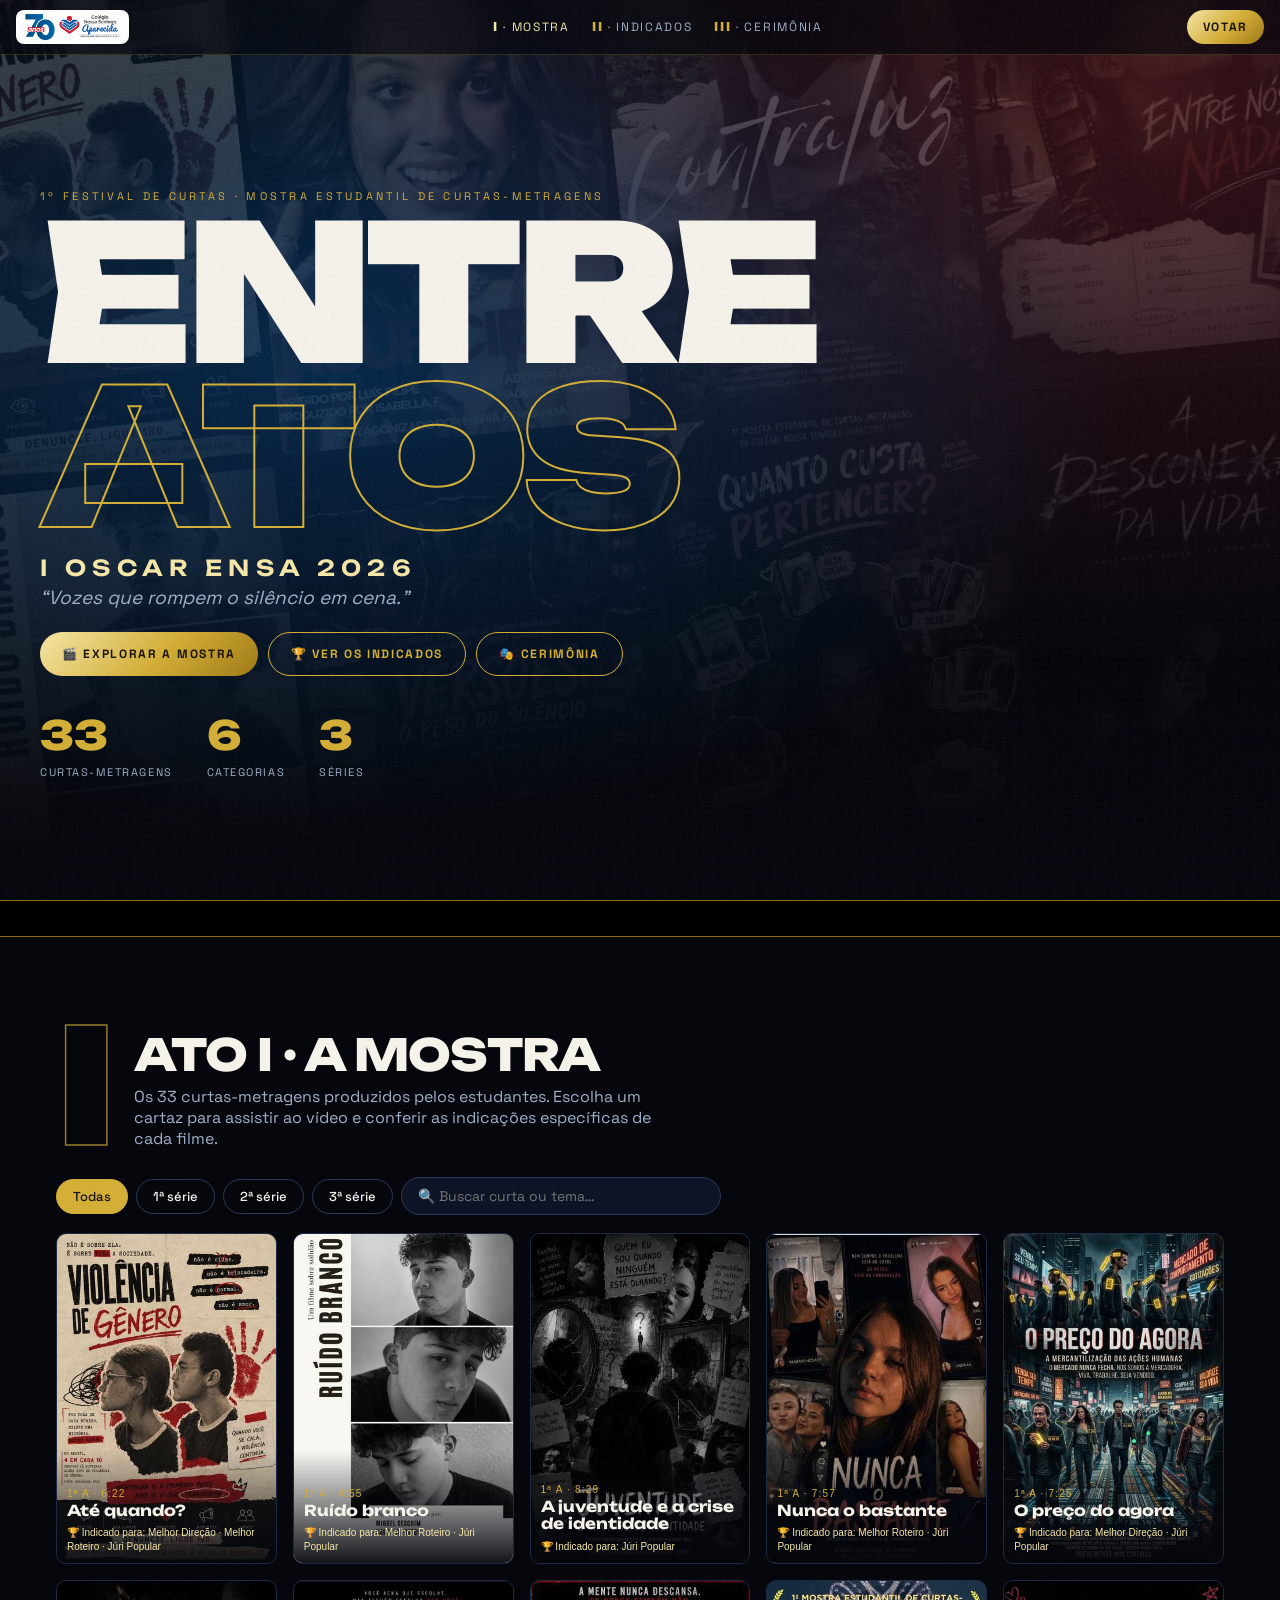
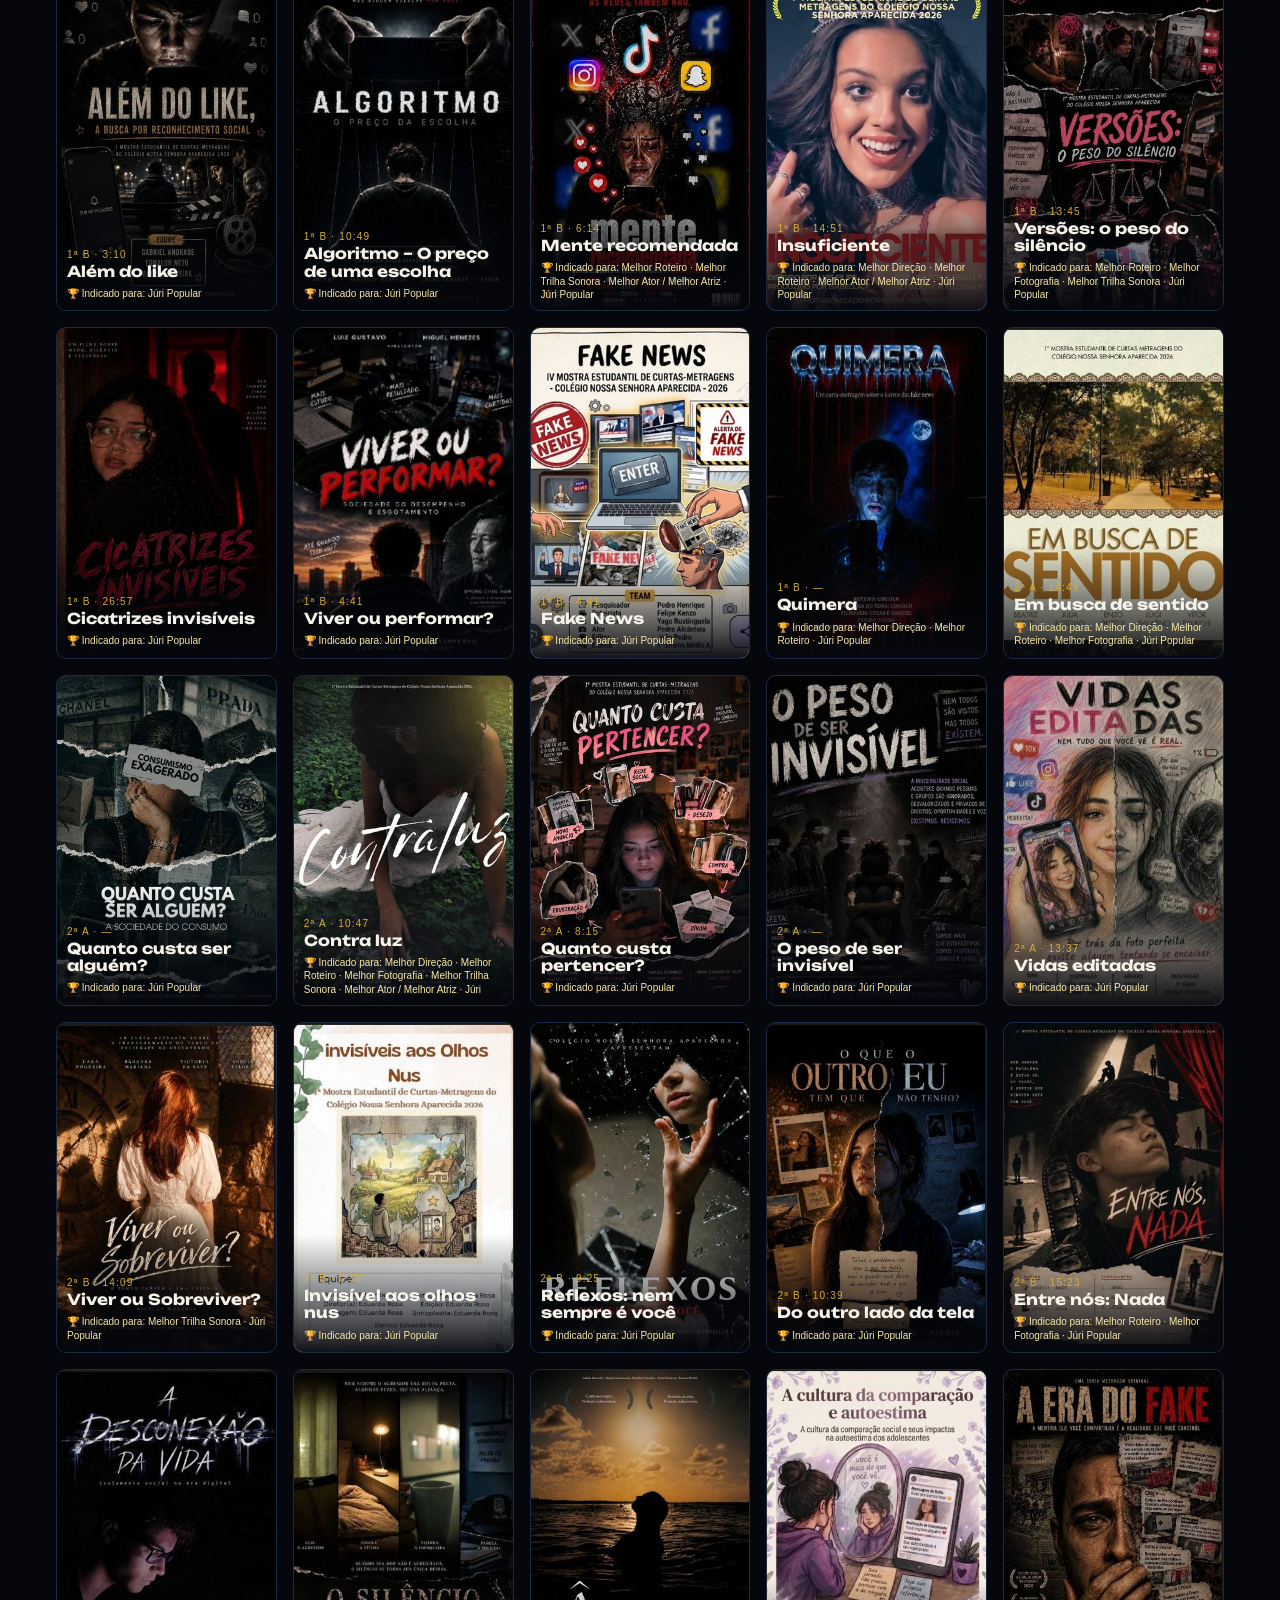
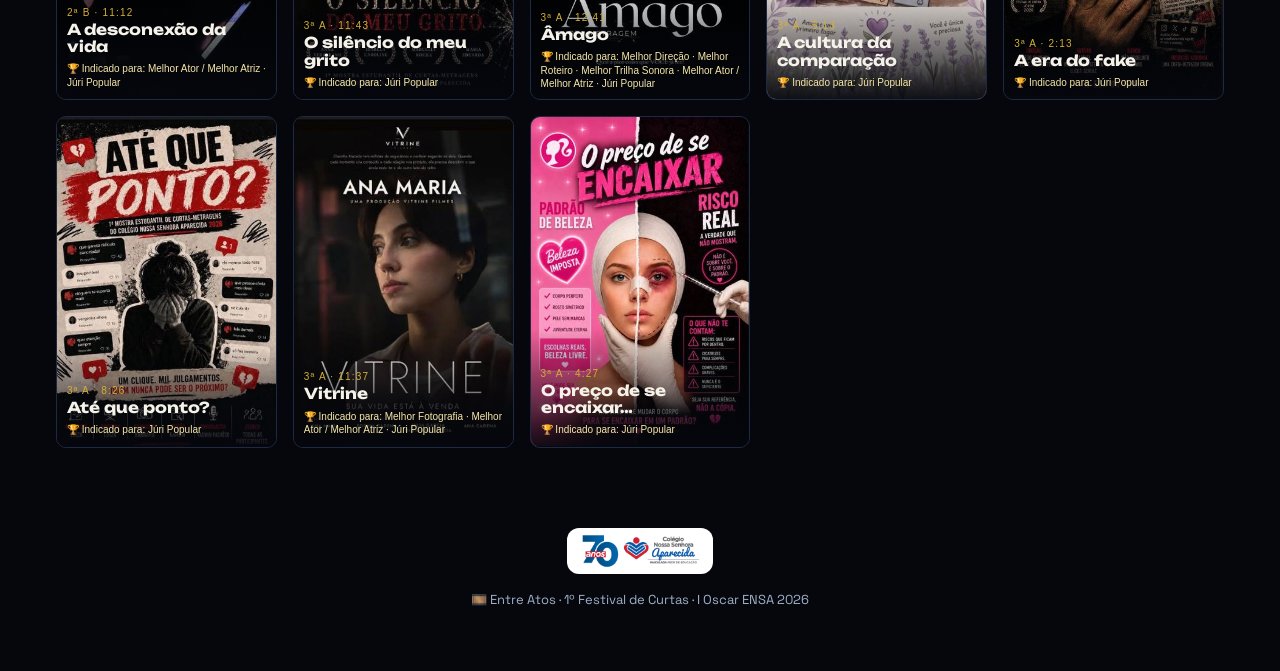
==== I_Mostra.html @ 391a07d2 "Subindo estrutura inicial do projeto" ====
<!DOCTYPE html>
<html lang="pt-BR">
<head>
  <meta charset="utf-8">
  <meta name="viewport" content="width=device-width, initial-scale=1, viewport-fit=cover">
  <meta name="theme-color" content="#05070d">
  <meta name="description" content="Entre Atos · I Oscar ENSA 2026 — Mostra Estudantil de Curtas-Metragens.">
  <link rel="preconnect" href="https://fonts.googleapis.com">
  <link rel="preconnect" href="https://fonts.gstatic.com" crossorigin>
  <link href="https://fonts.googleapis.com/css2?family=Unbounded:wght@500;700;800;900&family=Space+Grotesk:wght@400;500;700&display=swap" rel="stylesheet">
  <link rel="stylesheet" href="style.css">
  <title>Entre Atos · I Oscar ENSA 2026</title>
</head>
<body data-page="mostra">
<nav class="nav">
  <a class="lg" href="I_Mostra.html" aria-label="Entre Atos - início"><img src="assets/logo.png" alt="Colégio Nossa Senhora Aparecida"></a>
  <div class="nl">
    <a href="I_Mostra.html" class="active"><b>I</b><span> · Mostra</span></a>
    <a href="II_Indicados.html" class=""><b>II</b><span> · Indicados</span></a>
    <a href="III_Cerimonia.html" class=""><b>III</b><span> · Cerimônia</span></a>
  </div>
  <a class="btn g sm" data-vote href="https://docs.google.com/forms/d/e/1FAIpQLSeQ3g8DbniPOikSQEBfi3-MFi8w9YhtvsVWeGaP23VTjQNOIw/viewform?usp=header" target="_blank" rel="noopener">Votar</a>
</nav>
<header class="hero" id="top">
  <div class="mos" id="mos"></div>
  <div class="hc">
    <p class="k">1º Festival de Curtas · Mostra Estudantil de Curtas-Metragens</p>
    <h1><span>Entre</span><span class="ol">Atos</span></h1>
    <p class="ed">I OSCAR ENSA 2026</p>
    <p class="tema">“Vozes que rompem o silêncio em cena.”</p>
    <div class="cta"><a class="btn g" href="#mostra">🎬 Explorar a Mostra</a>
<a class="btn o" href="II_Indicados.html">🏆 Ver os indicados</a>
<a class="btn o" href="III_Cerimonia.html">🎭 Cerimônia</a></div>
    <div class="st"><div><b>33</b><span>curtas-metragens</span></div><div><b>6</b><span>categorias</span></div><div><b>3</b><span>séries</span></div></div>
  </div>
</header>
<div class="mq"><span>✦ ATO I · A MOSTRA ✦ ATO II · OS INDICADOS ✦ ATO III · A CERIMÔNIA ✦ ENTRE ATOS 2026 ✦ I OSCAR ENSA ✦ AND THE WINNER IS… ✦</span></div>
<main>
<section id="mostra">
  <div class="sh rv"><span class="num">I</span><div><h2>Ato I · A Mostra</h2><p>Os 33 curtas-metragens produzidos pelos estudantes. Escolha um cartaz para assistir ao vídeo e conferir as indicações específicas de cada filme.</p></div></div>
  <div class="fl" id="fl"><input id="q" type="search" placeholder="🔍 Buscar curta ou tema…" autocomplete="off"></div>
  <div class="tg" id="tg"></div>
</section>
</main>
<footer><span class="logo"><img src="assets/logo.png" alt="Colégio Nossa Senhora Aparecida"></span><p>🎞️ Entre Atos · 1º Festival de Curtas · I Oscar ENSA 2026</p></footer>
<div id="dw"></div>
<div id="cer"><button class="btn o cx" type="button" onclick="closeCeremony()">✕ SAIR</button><div id="cs"></div></div>
<script src="apuracao.js"></script>
<script src="script.js"></script>
</body>
</html>
---- style.css ----
:root{--ink:#05070d;--navy:#0b1b33;--blue:#0b5aa8;--red:#e63946;--gold:#d4af37;--gold2:#8a6a14;--gl:#f6e7a8;--tx:#f5f2ea;--mu:#9fb0c8;--card:#0c1426;box-sizing:border-box;padding-top:env(safe-area-inset-top,0px);padding-bottom:env(safe-area-inset-bottom,0px)}
*{box-sizing:border-box}html{scroll-behavior:smooth;color-scheme:dark;scroll-padding-top:72px}
body{margin:0;background:var(--ink);color:var(--tx);font-family:'Space Grotesk',system-ui,sans-serif;overflow-x:hidden}
body:after{content:"";position:fixed;inset:0;pointer-events:none;z-index:200;opacity:.06;background-image:url("data:image/svg+xml,%3Csvg xmlns='http://www.w3.org/2000/svg' width='160' height='160'%3E%3Cfilter id='n'%3E%3CfeTurbulence baseFrequency='.9' numOctaves='2'/%3E%3C/filter%3E%3Crect width='160' height='160' filter='url(%23n)'/%3E%3C/svg%3E")}
.btn{display:inline-flex;align-items:center;gap:6px;border:0;border-radius:999px;padding:13px 22px;font:700 12px 'Space Grotesk',sans-serif;letter-spacing:.14em;text-transform:uppercase;cursor:pointer;text-decoration:none;transition:.25s}
.g{background:linear-gradient(135deg,#f6e7a8,#d4af37 55%,#a07a16);color:#1a1204}.o{background:transparent;border:1px solid var(--gold);color:var(--gold)}.btn:hover{transform:translateY(-2px);filter:brightness(1.12)}.sm{padding:9px 16px}
.nav{position:fixed;top:0;left:0;right:0;z-index:50;display:flex;align-items:center;justify-content:space-between;gap:12px;padding:10px 16px;padding-top:calc(10px + env(safe-area-inset-top,0px));background:rgba(5,7,13,.65);backdrop-filter:blur(14px);border-bottom:1px solid rgba(212,175,55,.2)}
.lg img{height:34px;background:#fff;border-radius:8px;padding:3px 8px;display:block}
.nl{display:flex;gap:22px}.nl a{color:var(--mu);text-decoration:none;font-size:12px;letter-spacing:.14em;text-transform:uppercase;transition:.2s}.nl a:hover{color:var(--gl)}.nl b{font-family:Unbounded,sans-serif;color:var(--gold)}
@media(max-width:700px){.nl span{display:none}.nl{gap:16px}.nl a{font-size:15px}}
.hero{position:relative;min-height:100svh;display:flex;align-items:center;overflow:hidden;padding:96px 16px 40px}
.mos{position:absolute;inset:-12% -6%;display:grid;grid-template-columns:repeat(4,1fr);gap:10px;transform:rotate(-6deg);opacity:.3;filter:grayscale(.55) contrast(1.1)}
.mos div{display:flex;flex-direction:column;gap:10px}.mos div:nth-child(odd){animation:m1 40s ease-in-out infinite alternate}.mos div:nth-child(even){animation:m2 46s ease-in-out infinite alternate}.mos img{width:100%;aspect-ratio:2/3;object-fit:cover;border-radius:6px}
@keyframes m1{to{transform:translateY(-35%)}}@keyframes m2{from{transform:translateY(-35%)}}
.hero:before{content:"";position:absolute;inset:0;z-index:1;background:radial-gradient(ellipse at 25% 40%,rgba(11,90,168,.4),transparent 60%),radial-gradient(ellipse at 90% 10%,rgba(230,57,70,.22),transparent 50%),linear-gradient(180deg,rgba(5,7,13,.1),var(--ink) 96%)}
.hc{position:relative;z-index:2;max-width:1200px;margin:0 auto;width:100%}
.k{font-size:11px;letter-spacing:.3em;text-transform:uppercase;color:var(--gold);margin:14px 0 0}
.hc h1{margin:8px 0 0;font:900 clamp(54px,15vw,190px)/.86 Unbounded,sans-serif;letter-spacing:-.05em;text-transform:uppercase}.hc h1 span{display:block}.hc h1 .ol{color:transparent;-webkit-text-stroke:2px var(--gold);transition:.5s}.hc h1:hover .ol{color:var(--gold)}
.ed{font:600 clamp(13px,2.2vw,22px) Unbounded,sans-serif;letter-spacing:.28em;color:var(--gl);margin:16px 0 4px}.tema{font-style:italic;color:var(--mu);font-size:clamp(15px,2vw,19px);margin:0 0 22px}
.cta{display:flex;gap:10px;flex-wrap:wrap}.st{display:flex;gap:34px;margin-top:34px;flex-wrap:wrap}.st b{display:block;font:800 clamp(26px,4vw,40px) Unbounded,sans-serif;color:var(--gold)}.st span{font-size:11px;letter-spacing:.14em;color:var(--mu);text-transform:uppercase}
.mq{overflow:hidden;white-space:nowrap;background:#000;border-block:1px solid var(--gold2);padding:10px 0;color:var(--gold);font:600 12px Unbounded,sans-serif;letter-spacing:.3em}.mq span{display:inline-block;padding-left:100%;animation:mq 32s linear infinite}@keyframes mq{to{transform:translateX(-100%)}}
section{max-width:1200px;margin:0 auto;padding:84px 16px 10px;position:relative}
.sh{display:flex;align-items:flex-end;gap:18px;margin-bottom:28px;flex-wrap:wrap}.num{font:900 clamp(72px,16vw,160px)/.8 Unbounded,sans-serif;color:transparent;-webkit-text-stroke:1.5px rgba(212,175,55,.7)}
.sh h2{margin:0;font:800 clamp(22px,4.2vw,44px)/1.05 Unbounded,sans-serif;text-transform:uppercase;letter-spacing:-.02em}.sh p{margin:8px 0 0;color:var(--mu);max-width:540px}
.fl{display:flex;gap:8px;flex-wrap:wrap;margin-bottom:18px;align-items:center}.fl button{background:transparent;color:var(--tx);border:1px solid #2a3957;border-radius:999px;padding:8px 16px;font:500 13px 'Space Grotesk',sans-serif;cursor:pointer;transition:.2s}.fl button.on,.fl button:hover{background:var(--gold);color:#1a1204;border-color:var(--gold)}
.fl input{flex:1;min-width:180px;max-width:320px;background:#0c1426;border:1px solid #2a3957;border-radius:999px;padding:9px 16px;color:var(--tx);font:14px 'Space Grotesk',sans-serif}
.tg{display:grid;grid-template-columns:repeat(auto-fill,minmax(150px,1fr));gap:12px}@media(min-width:700px){.tg{grid-template-columns:repeat(auto-fill,minmax(200px,1fr));gap:16px}}
.tl{position:relative;padding:0;border:1px solid #1d2a44;border-radius:10px;overflow:hidden;aspect-ratio:2/3;background:var(--card);cursor:pointer;color:inherit;text-align:left;transition:.35s}.tl img{position:absolute;inset:0;width:100%;height:100%;object-fit:cover;transition:.6s}
.tl:hover{transform:translateY(-6px);border-color:var(--gold);box-shadow:0 18px 50px rgba(0,0,0,.6),0 0 30px rgba(212,175,55,.25)}.tl:hover img{transform:scale(1.07)}
.tc{position:absolute;left:0;right:0;bottom:0;padding:38px 10px 10px;background:linear-gradient(transparent,rgba(5,7,13,.94));display:flex;flex-direction:column;gap:3px}.tc small{font-size:10px;letter-spacing:.12em;color:var(--gold);text-transform:uppercase}.tc b{font:700 clamp(12px,1.5vw,15px)/1.15 Unbounded,sans-serif}.tc em{font-style:normal;font-size:10px;color:var(--gl)}
.rv{opacity:0;transform:translateY(26px);transition:opacity .7s,transform .7s}.rv.in{opacity:1;transform:none}
.cg{display:grid;grid-template-columns:repeat(auto-fit,minmax(min(100%,330px),1fr));gap:16px}
.cc{position:relative;border:1px solid #1d2a44;border-radius:14px;padding:18px;background:linear-gradient(160deg,#0d172b,#080d18);overflow:hidden;transition:border-color .25s,box-shadow .25s}.cc:hover{border-color:var(--gold);box-shadow:0 0 30px rgba(212,175,55,.2)}
.ch{display:flex;gap:12px;align-items:center;margin-bottom:14px}.no{font:900 34px Unbounded,sans-serif;color:transparent;-webkit-text-stroke:1px var(--gold)}.ic{font-size:22px}.ch h3{margin:0;font:700 13px Unbounded,sans-serif;letter-spacing:.04em;text-transform:uppercase;color:var(--gl)}.ch small{color:var(--mu);font-size:11px}
.cc ol{list-style:none;margin:0;padding:0;display:grid;gap:6px}.cc li{opacity:0;transform:translateX(-10px);transition:opacity .5s,transform .5s;transition-delay:calc(var(--d)*70ms)}.cc.in li{opacity:1;transform:none}
.cc li button{width:100%;display:flex;align-items:center;gap:10px;background:rgba(255,255,255,.03);border:1px solid transparent;border-radius:8px;padding:5px 8px;color:var(--tx);font:600 12px Unbounded,sans-serif;text-align:left;cursor:pointer;transition:.2s}.cc li button:hover{border-color:var(--gold);background:rgba(212,175,55,.1);transform:translateX(4px)}
.cc li img{width:24px;height:36px;object-fit:cover;border-radius:3px;border:1px solid var(--gold2);flex:none}
.jj{grid-column:1/-1;border-color:var(--gold);background:radial-gradient(ellipse at top left,#3a2c08,#080d18 70%);animation:awg 3s ease-in-out infinite}@keyframes awg{50%{box-shadow:0 0 70px rgba(212,175,55,.4)}}.jj ol{grid-template-columns:repeat(auto-fit,minmax(min(100%,230px),1fr))}.jj .btn{margin-top:16px}
.bd{display:inline-block;background:linear-gradient(135deg,#f6e7a8,#d4af37);color:#1a1204;font:700 10px 'Space Grotesk',sans-serif;letter-spacing:.2em;padding:4px 10px;border-radius:99px;margin-bottom:12px}
.p3{display:grid;grid-template-columns:repeat(auto-fit,minmax(min(100%,340px),1fr));gap:16px}.pn{border:1px solid #1d2a44;border-radius:16px;padding:24px;background:linear-gradient(160deg,#0d172b,#080d18)}.pn h3{margin:0 0 8px;font:800 18px Unbounded,sans-serif;text-transform:uppercase;color:var(--gl)}.pn p{color:var(--mu);margin:0 0 16px}
.bl{display:grid;grid-template-columns:22px 34px 1fr 30px;gap:10px;align-items:center;margin:9px 0;font-size:13px}.bl b{font-family:Unbounded,sans-serif;color:var(--gold)}.bl img,.bl .ph{width:34px;height:50px;object-fit:cover;border-radius:3px;background:#1b2740}.bl em{font-style:normal;text-align:right}
.sb2{display:none;color:#ffb347;font-size:11px;letter-spacing:.15em;margin:10px 0 0;animation:bl 1.4s infinite}@keyframes bl{50%{opacity:.4}}
.trk{height:8px;border-radius:9px;background:#1b2740;overflow:hidden;margin-top:4px}.fill{display:block;height:100%;width:0;border-radius:9px;background:linear-gradient(90deg,#0b5aa8,#4aa3ff);transition:width 1.5s cubic-bezier(.2,.9,.2,1)}
.row.lead .fill{background:linear-gradient(90deg,#a07a16,#ffe27a);box-shadow:0 0 10px #ffd86b}.row.lead .lb:after{content:" 👑"}
.dash{margin-top:16px;padding:14px;border:1px solid #1d2a44;border-radius:12px}.dash h4{margin:0 0 8px;font:700 10px Unbounded,sans-serif;letter-spacing:.14em;color:var(--gold);display:flex;justify-content:space-between;gap:6px}.row{display:grid;grid-template-columns:70px 1fr 26px;gap:8px;align-items:center;font-size:12px;margin:5px 0;color:var(--mu)}.row b{text-align:right;color:var(--tx)}
#dw{position:fixed;inset:0;z-index:120;display:none}#dw.on{display:block}.dwb{position:absolute;inset:0;background:rgba(0,0,0,.8);backdrop-filter:blur(6px)}
.dwp{position:absolute;left:50%;top:50%;transform:translate(-50%,-50%);width:min(920px,94vw);max-height:90vh;overflow:auto;background:#0a1222;border:1px solid var(--gold);border-radius:16px;padding:18px;animation:pop .35s}@keyframes pop{from{opacity:0;transform:translate(-50%,-46%)}}
.dwi{display:grid;grid-template-columns:minmax(120px,260px) 1fr;gap:20px}.dwi img{width:100%;aspect-ratio:2/3;object-fit:cover;border-radius:10px;box-shadow:0 0 0 2px var(--gold)}.dwi h3{font:800 clamp(20px,3.4vw,34px)/1.1 Unbounded,sans-serif;margin:6px 0;color:var(--gl)}.dwi p{margin:6px 0;color:#dfe6f2;line-height:1.5}.dwi .m{color:var(--gold);font-size:13px}
.tg2{display:flex;gap:6px;flex-wrap:wrap;margin:10px 0}.tg2 span{font-size:11px;border:1px solid var(--gold2);border-radius:99px;padding:3px 10px;color:var(--gl)}.ac{display:flex;gap:8px;flex-wrap:wrap;margin-top:12px}
@media(max-width:600px){.dwi{grid-template-columns:110px 1fr;gap:12px}}
.x{position:absolute;top:10px;right:12px;background:#0a1222;border:1px solid var(--gold2);color:var(--gold);border-radius:50%;width:32px;height:32px;cursor:pointer;z-index:2}
footer{text-align:center;color:var(--mu);font-size:13px;padding:70px 16px 50px}footer .logo img{height:46px;background:#fff;border-radius:12px;padding:6px 14px}
@keyframes up{from{opacity:0;transform:translateY(20px)}}@keyframes fl{50%{transform:translateY(-8px)}}
#cer h1{font:900 clamp(30px,7vw,72px)/1.05 Unbounded,sans-serif;margin:8px 0;color:var(--gl)}#cer h2{font:800 clamp(24px,5vw,52px) Unbounded,sans-serif;margin:10px 0;text-transform:uppercase}#cer .k{margin:6px 0}#cer .tema{margin:8px 0 18px}#cer .tro{font-size:60px;animation:fl 3s infinite}
@media(prefers-reduced-motion:reduce){.rv,.cc li{transition:none;opacity:1;transform:none}.mos div,.jj,.mq span{animation:none}}
#cer{position:fixed;inset:0;z-index:90;background:radial-gradient(ellipse at top,#2a2108,#000 60%);display:none;align-items:center;justify-content:center;text-align:center;padding:20px;overflow:auto}#cer.on{display:flex}
#cs{width:100%}#cer h2{font-size:clamp(26px,5vw,56px);margin:10px 0}
.cx{position:absolute;top:14px;right:16px;z-index:2}
.cn{display:flex;gap:12px;justify-content:center;flex-wrap:wrap;margin:18px 0}.cn figure{margin:0;width:clamp(80px,14vw,150px);animation:up .8s both}.cn img{width:100%;aspect-ratio:2/3;object-fit:cover;border:1px solid var(--gold2);border-radius:4px}.cn figcaption{font-size:12px;margin-top:4px;color:var(--mu)}
.env{font-size:clamp(80px,16vw,160px);animation:shk .5s infinite}@keyframes shk{25%{transform:rotate(-6deg)}75%{transform:rotate(6deg)}}
.win{display:flex;align-items:center;gap:28px;justify-content:center;flex-wrap:wrap;margin-bottom:18px;animation:up .9s both}.win img{height:min(58vh,520px);aspect-ratio:2/3;object-fit:cover;border-radius:6px;box-shadow:0 0 0 3px var(--gold),0 0 80px rgba(212,175,55,.6)}
.cf{position:fixed;top:-20px;width:10px;height:14px;animation:cf linear forwards;z-index:95;pointer-events:none}@keyframes cf{to{transform:translateY(110vh) rotate(720deg)}}

/* Navegação entre os três atos */
.nl a.active{color:var(--gl);}
.nl a.active b{color:var(--gl);}
.tc em{display:block;line-height:1.35;margin-top:4px;max-height:3.9em;overflow:hidden;}

/* Indicações individuais no detalhe do curta */
.indication-panel{margin-top:18px;padding:14px;border:1px solid rgba(212,175,55,.35);border-radius:12px;background:rgba(212,175,55,.055);}
.indication-panel h4{margin:0 0 10px;color:var(--gold);font:700 10px Unbounded,sans-serif;letter-spacing:.15em;text-transform:uppercase;}
.indication-tags{display:flex;gap:7px;flex-wrap:wrap;}
.indication-tags span{font-size:11px;border:1px solid var(--gold2);border-radius:99px;padding:5px 10px;color:var(--gl);background:rgba(212,175,55,.07);}
.no-indication{font-size:12px;color:var(--mu);}

/* Lista completa do Júri Popular */
.pn.popular-panel{grid-column:1/-1;}
.people-grid{display:grid;grid-template-columns:repeat(auto-fill,minmax(112px,1fr));gap:12px;margin-top:18px;}
.people-card{display:flex;flex-direction:column;gap:7px;min-width:0;background:rgba(255,255,255,.025);border:1px solid #1d2a44;border-radius:10px;padding:8px;color:var(--tx);text-align:left;cursor:pointer;transition:.25s;}
.people-card:hover{border-color:var(--gold);transform:translateY(-4px);}
.people-card img{width:100%;aspect-ratio:2/3;object-fit:cover;border-radius:5px;}
.people-card b{font:600 10px/1.3 Unbounded,sans-serif;color:var(--gl);}
.people-card small{color:var(--mu);font-size:10px;}
.score-note{color:var(--mu);font-size:12px;line-height:1.5;margin:14px 0 0;}
.board-empty{border:1px dashed #42516b;border-radius:10px;padding:18px;color:var(--mu);font-size:13px;line-height:1.5;}

/* Ajustes do modo cerimônia com a quantidade completa de indicados */
#cer .cn{max-height:55vh;overflow:auto;padding:8px;}
#cer .cn.popular-nominees{display:grid;grid-template-columns:repeat(auto-fill,minmax(78px,1fr));gap:12px;}
#cer .cn.popular-nominees figure{width:auto;min-width:0;}
#cer .cn.popular-nominees figcaption{font-size:10px;line-height:1.25;}
.cer-wait{max-width:620px;margin:0 auto;color:var(--mu);line-height:1.6;}
.cer-winner-count{color:var(--gold);font-size:15px;margin-top:8px;}
@media(max-width:600px){
  .people-grid{grid-template-columns:repeat(auto-fill,minmax(88px,1fr));gap:8px;}
  .people-card{padding:6px;}
  .pn.popular-panel{padding:16px;}
  #cer .cn.popular-nominees{grid-template-columns:repeat(auto-fill,minmax(66px,1fr));}
}
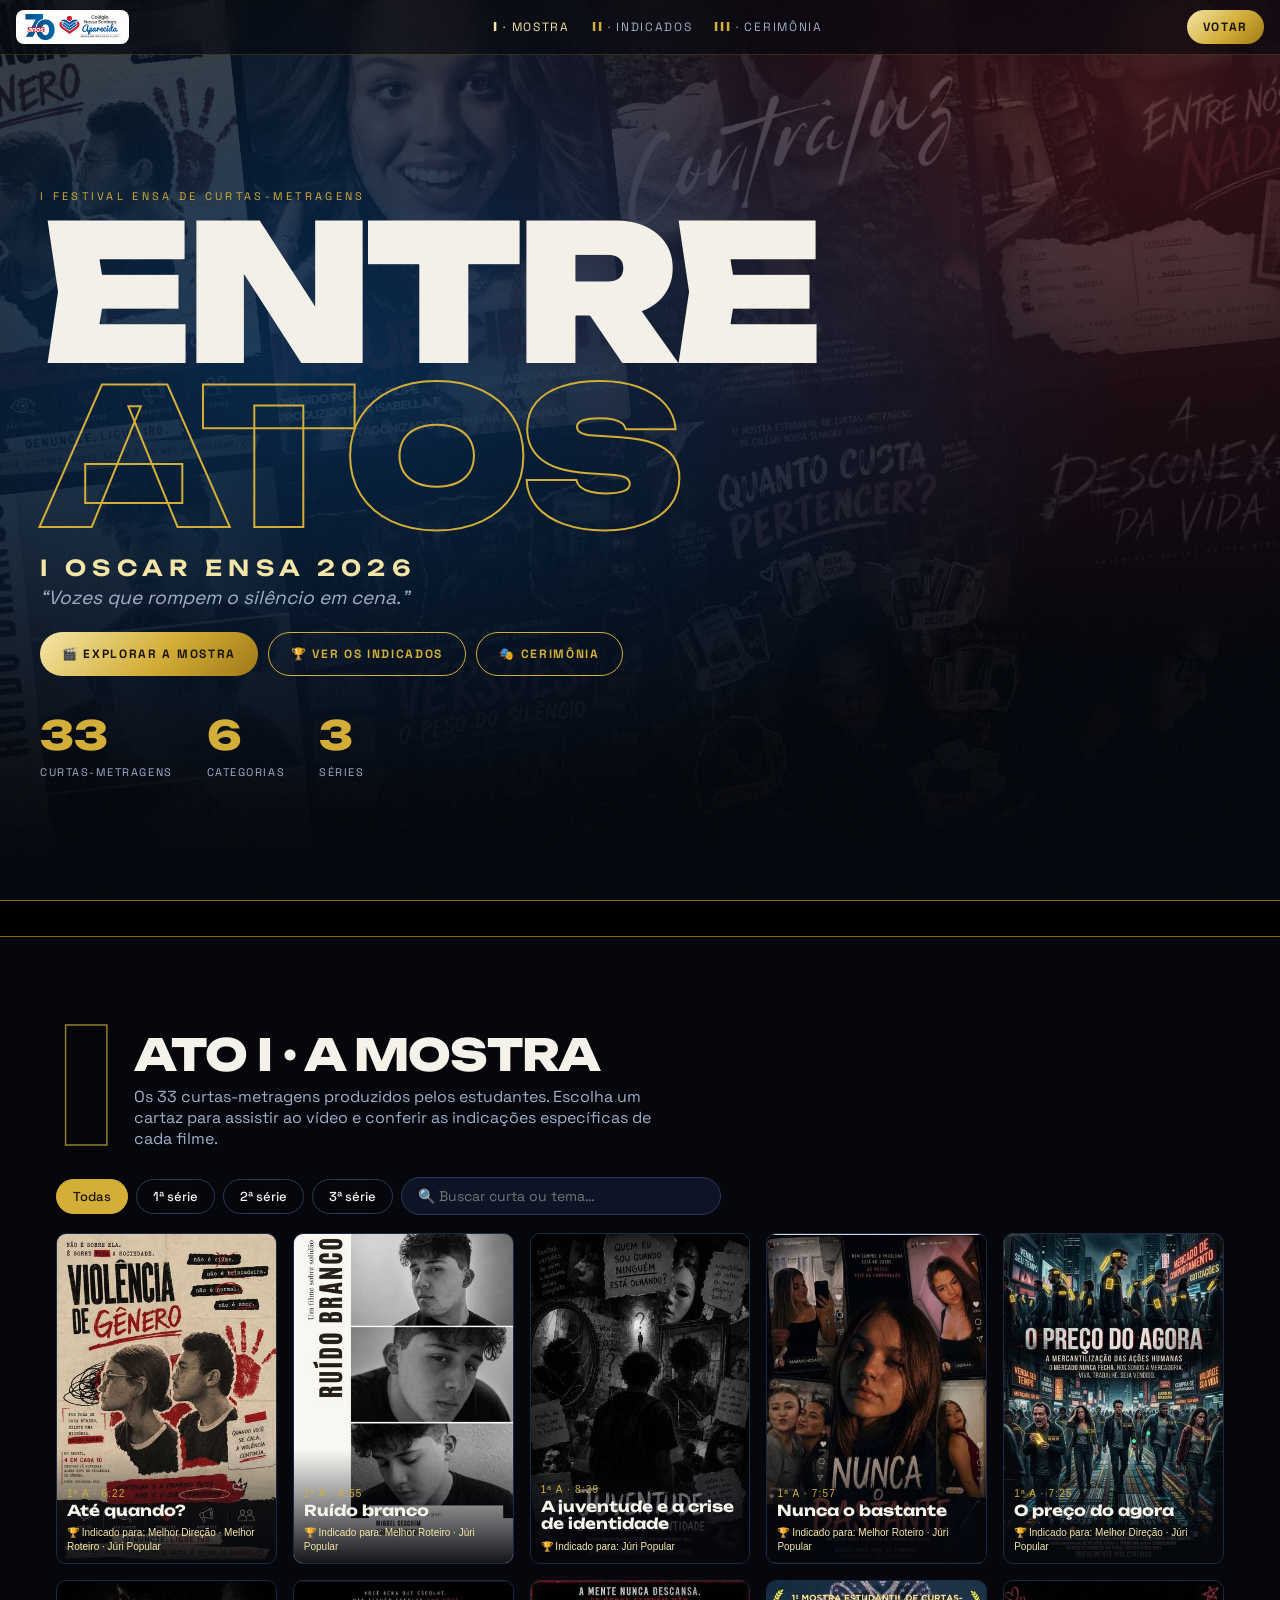
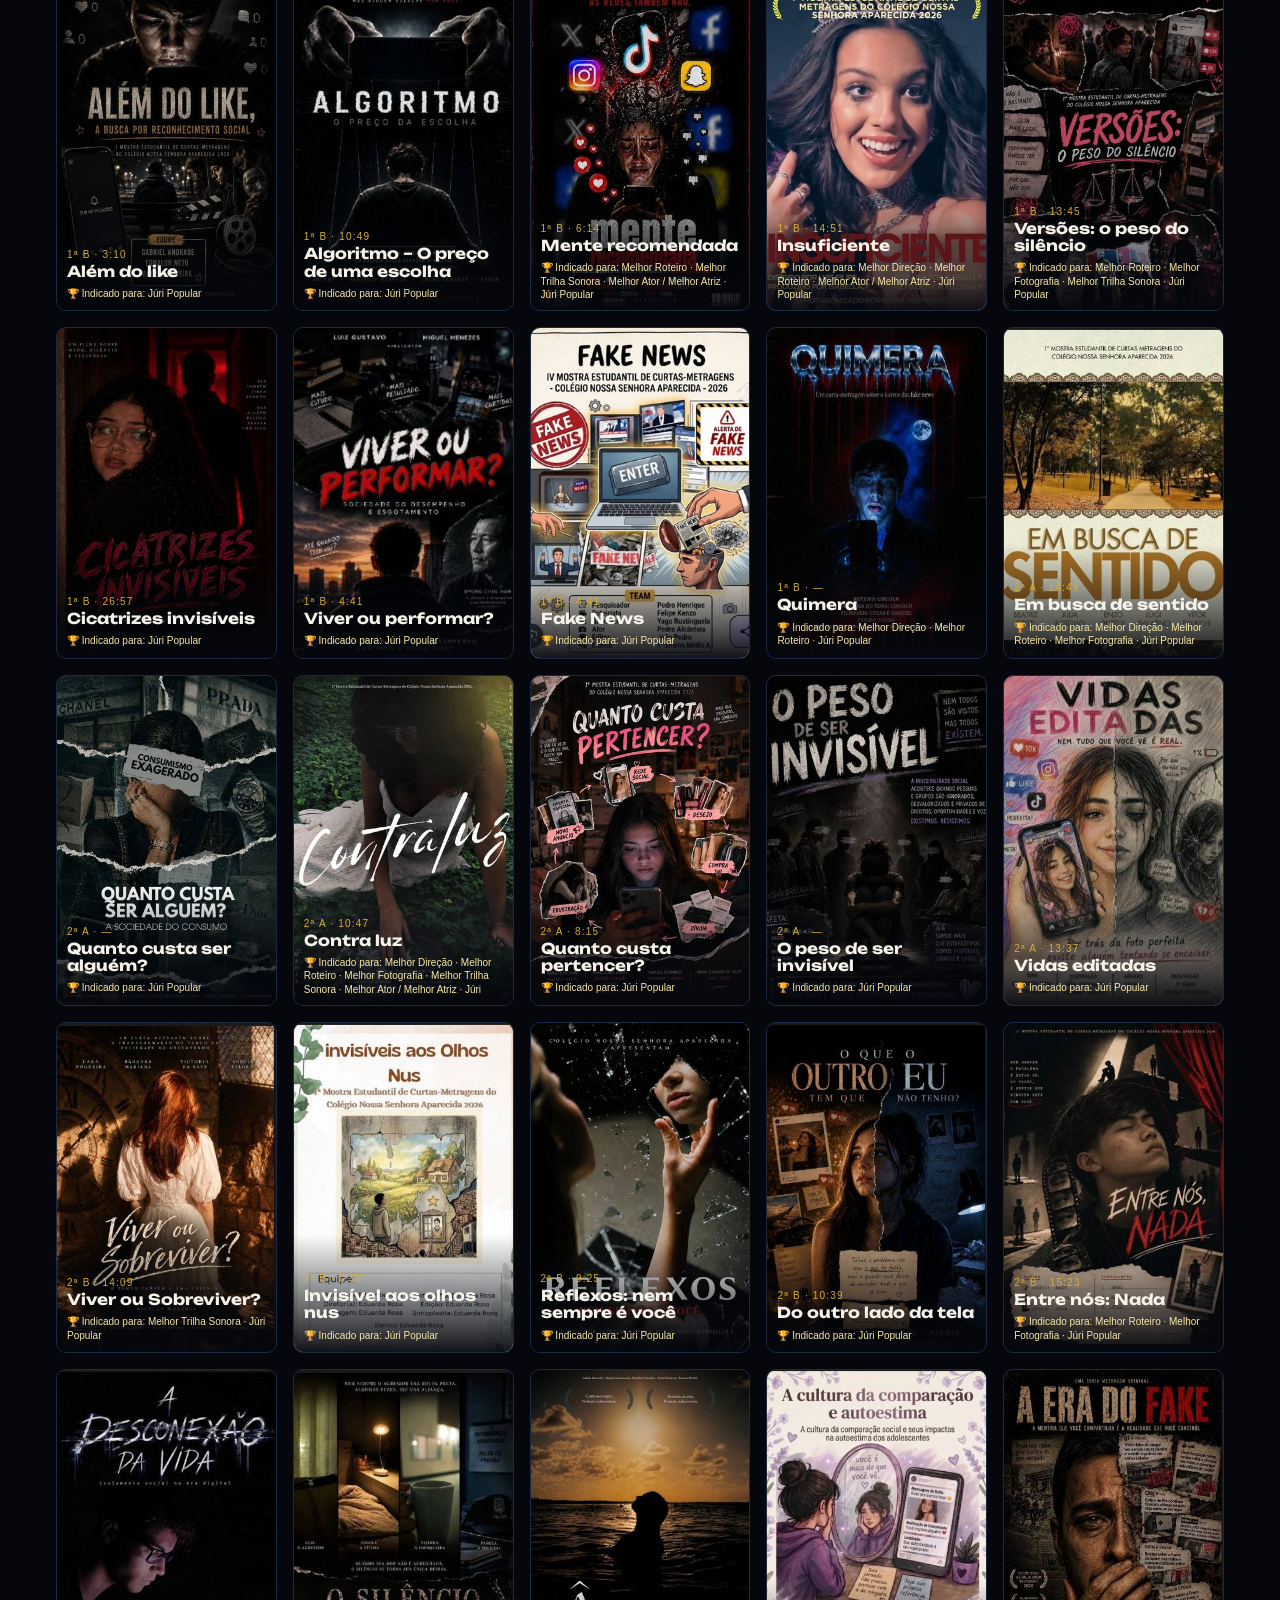
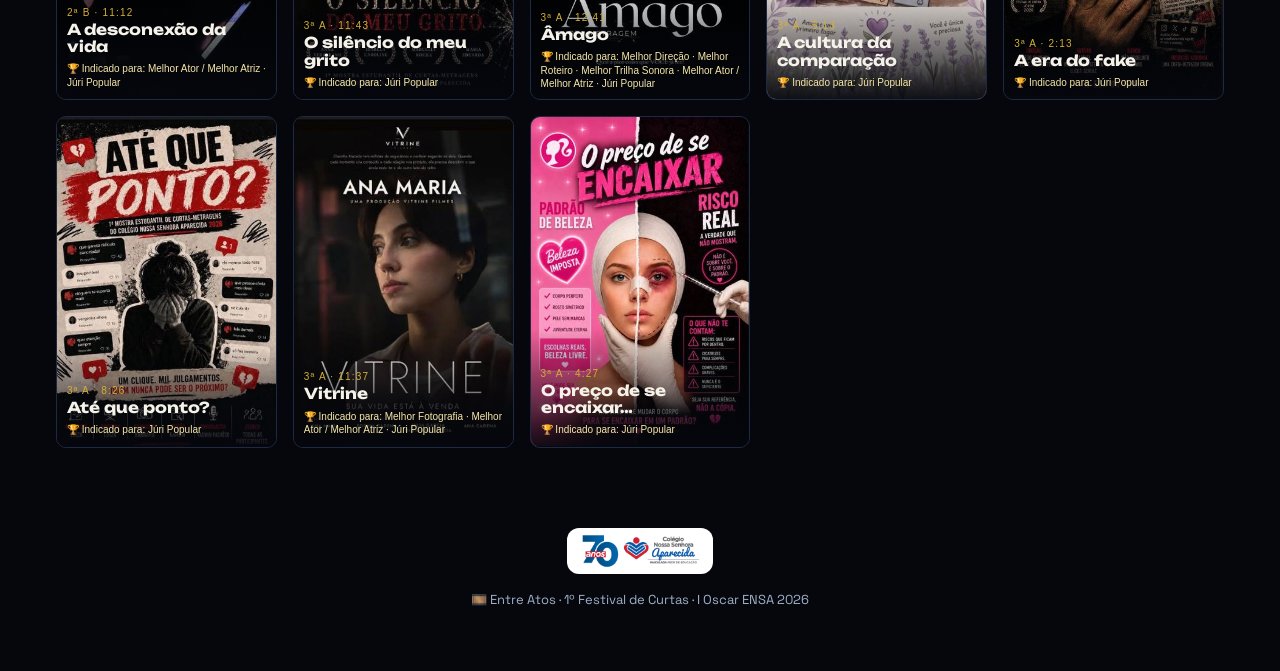
==== commit a18722e1: "Atualização de textos" ====
--- a/I_Mostra.html
+++ b/I_Mostra.html
@@ -9,7 +9,7 @@
   <link rel="preconnect" href="https://fonts.gstatic.com" crossorigin>
   <link href="https://fonts.googleapis.com/css2?family=Unbounded:wght@500;700;800;900&family=Space+Grotesk:wght@400;500;700&display=swap" rel="stylesheet">
   <link rel="stylesheet" href="style.css">
-  <title>Entre Atos · I Oscar ENSA 2026</title>
+  <title>Oscar ENSA 2026</title>
 </head>
 <body data-page="mostra">
 <nav class="nav">
@@ -24,7 +24,7 @@
 <header class="hero" id="top">
   <div class="mos" id="mos"></div>
   <div class="hc">
-    <p class="k">1º Festival de Curtas · Mostra Estudantil de Curtas-Metragens</p>
+    <p class="k">I Festival ENSA de Curtas-Metragens</p>
     <h1><span>Entre</span><span class="ol">Atos</span></h1>
     <p class="ed">I OSCAR ENSA 2026</p>
     <p class="tema">“Vozes que rompem o silêncio em cena.”</p>
@@ -34,7 +34,7 @@
     <div class="st"><div><b>33</b><span>curtas-metragens</span></div><div><b>6</b><span>categorias</span></div><div><b>3</b><span>séries</span></div></div>
   </div>
 </header>
-<div class="mq"><span>✦ ATO I · A MOSTRA ✦ ATO II · OS INDICADOS ✦ ATO III · A CERIMÔNIA ✦ ENTRE ATOS 2026 ✦ I OSCAR ENSA ✦ AND THE WINNER IS… ✦</span></div>
+<div class="mq"><span>✦ ATO I · A MOSTRA ✦ ATO II · OS INDICADOS ✦ ATO III · A CERIMÔNIA ✦ ENTRE ATOS 2026 ✦ I OSCAR ENSA ✦ E O VENCEDOR É… ✦</span></div>
 <main>
 <section id="mostra">
   <div class="sh rv"><span class="num">I</span><div><h2>Ato I · A Mostra</h2><p>Os 33 curtas-metragens produzidos pelos estudantes. Escolha um cartaz para assistir ao vídeo e conferir as indicações específicas de cada filme.</p></div></div>
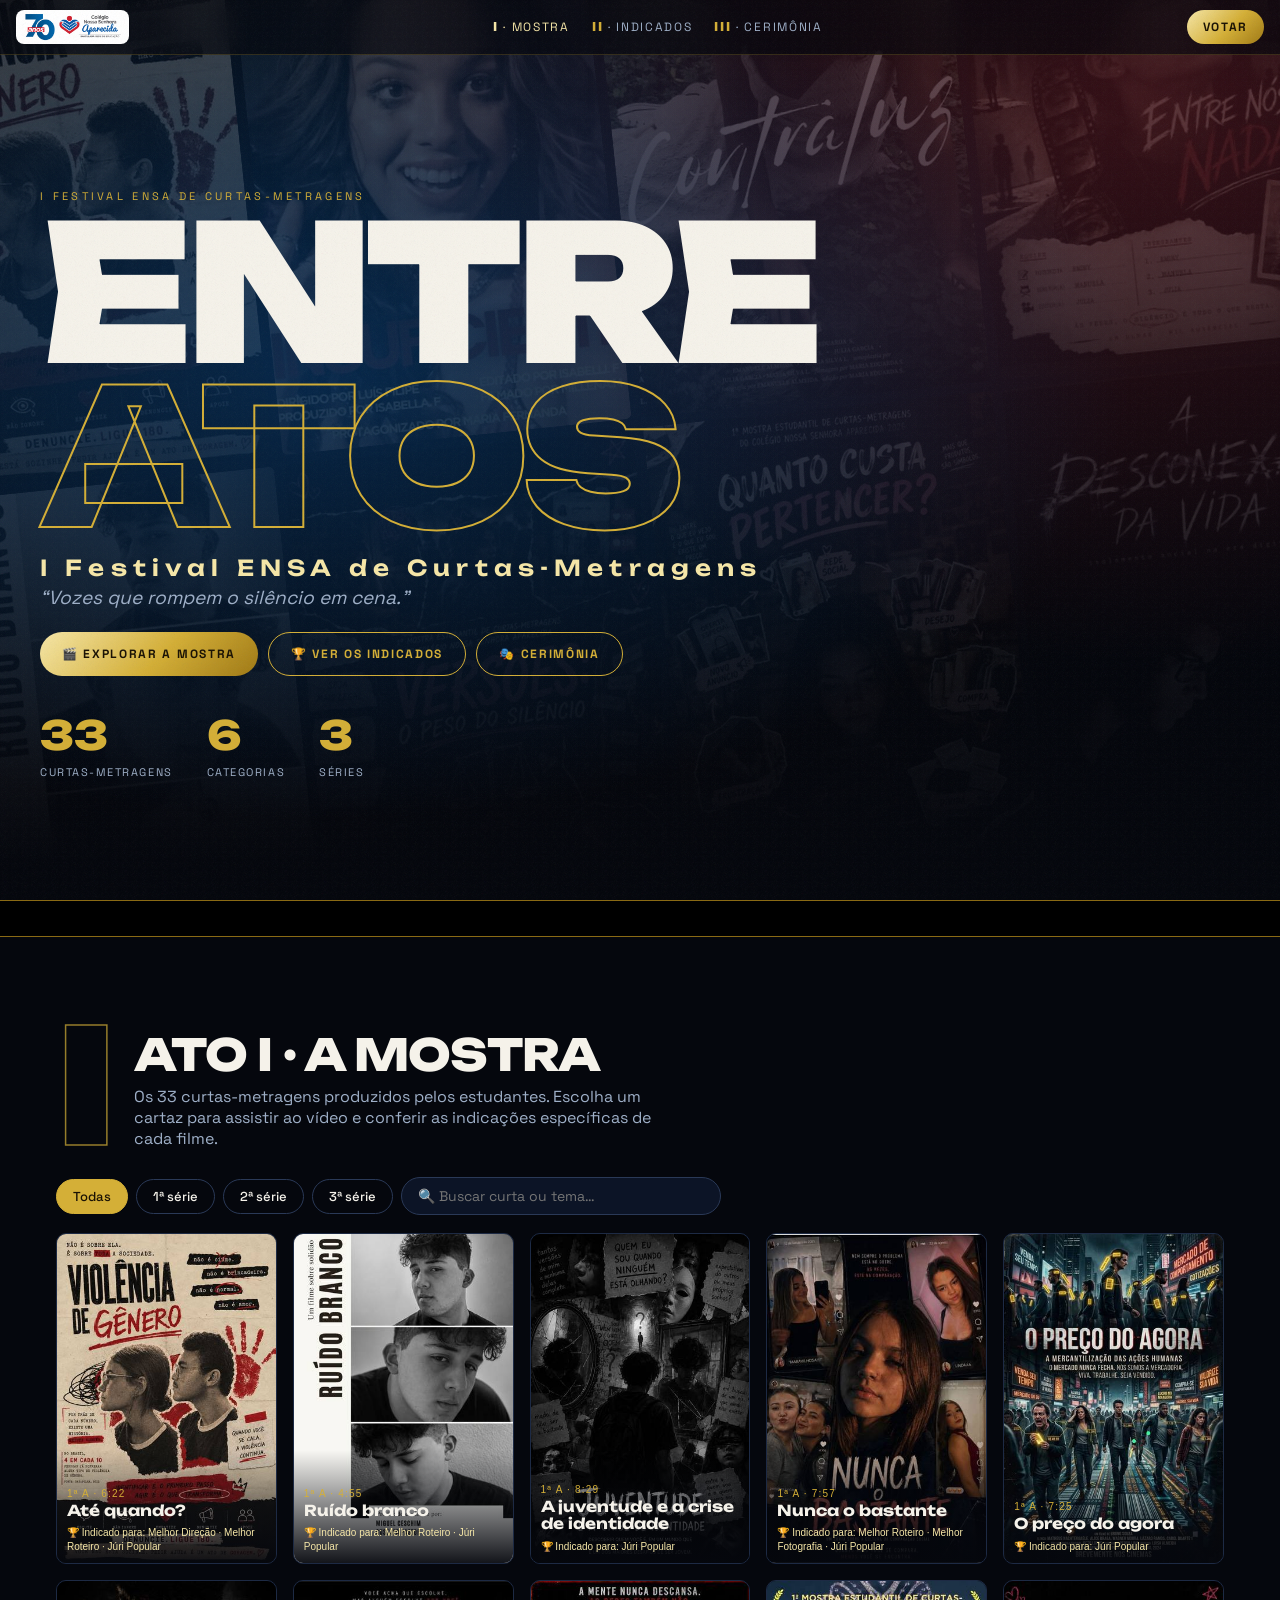
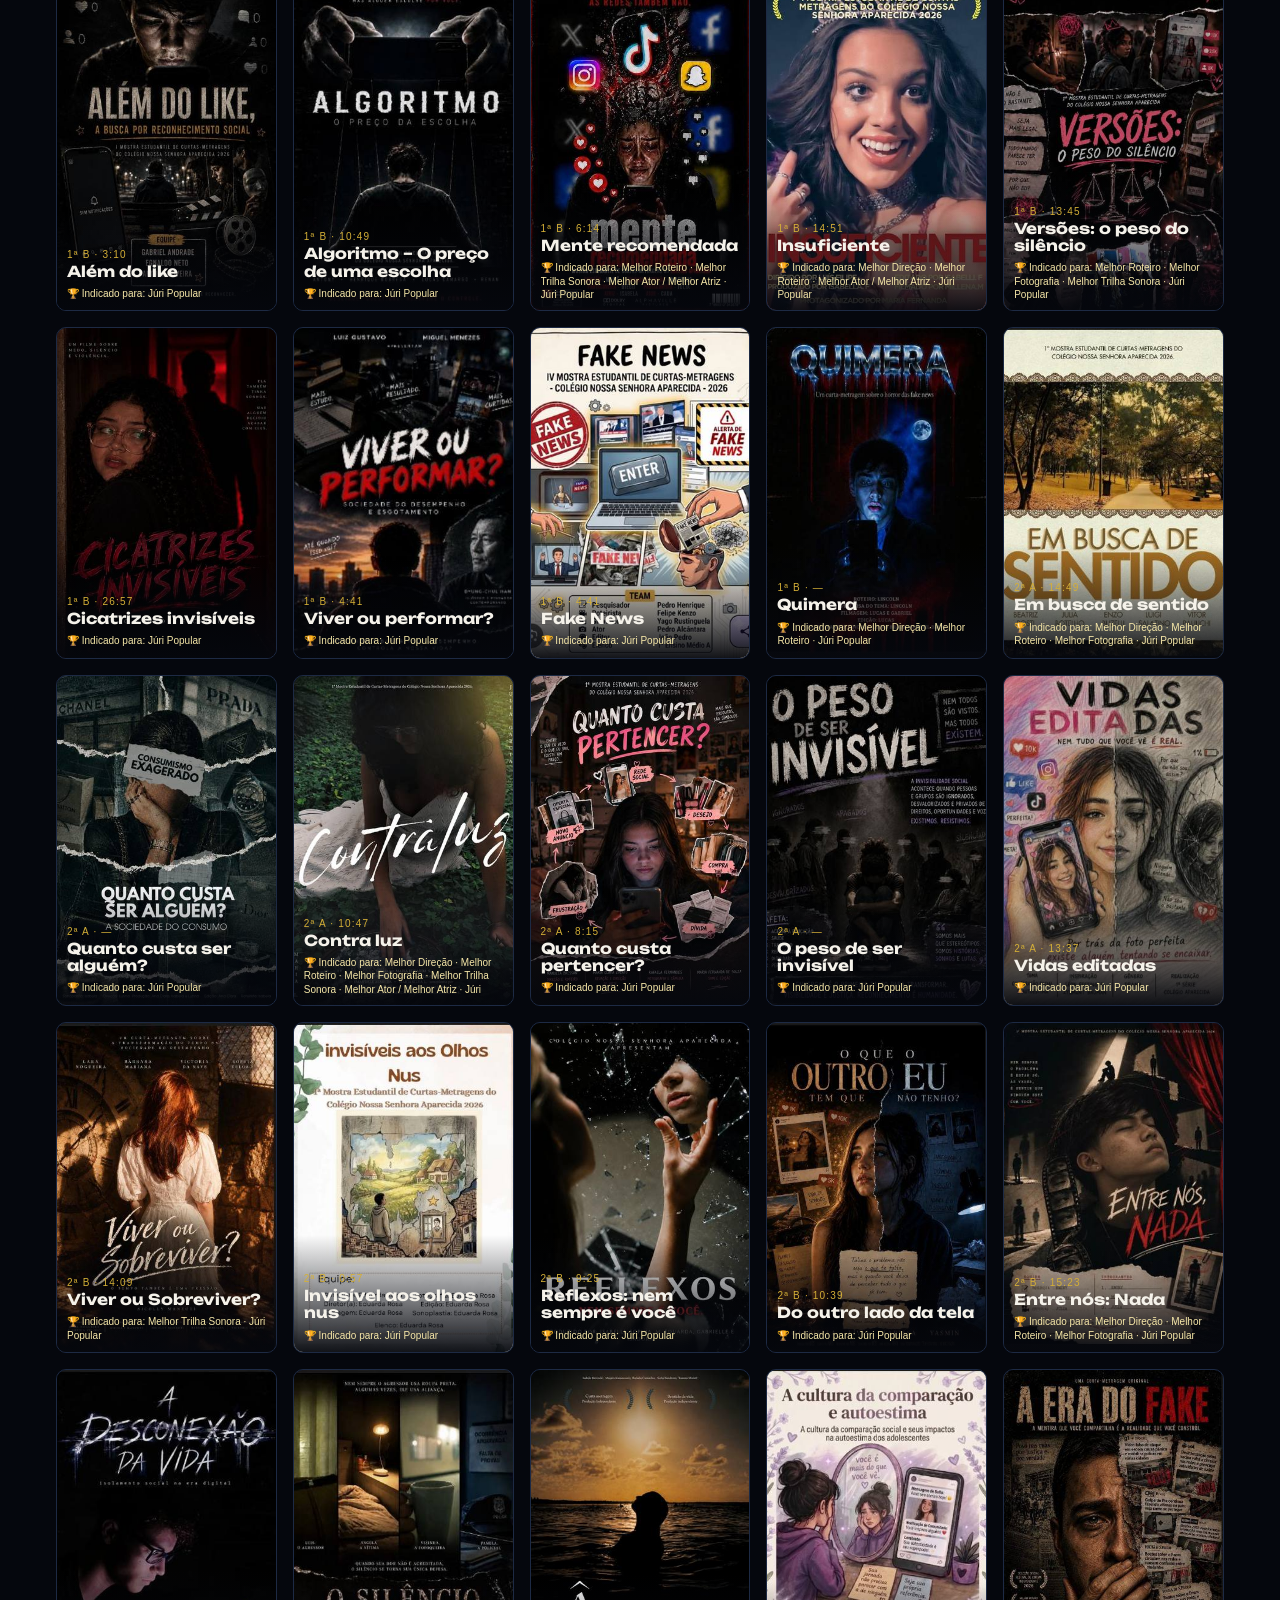
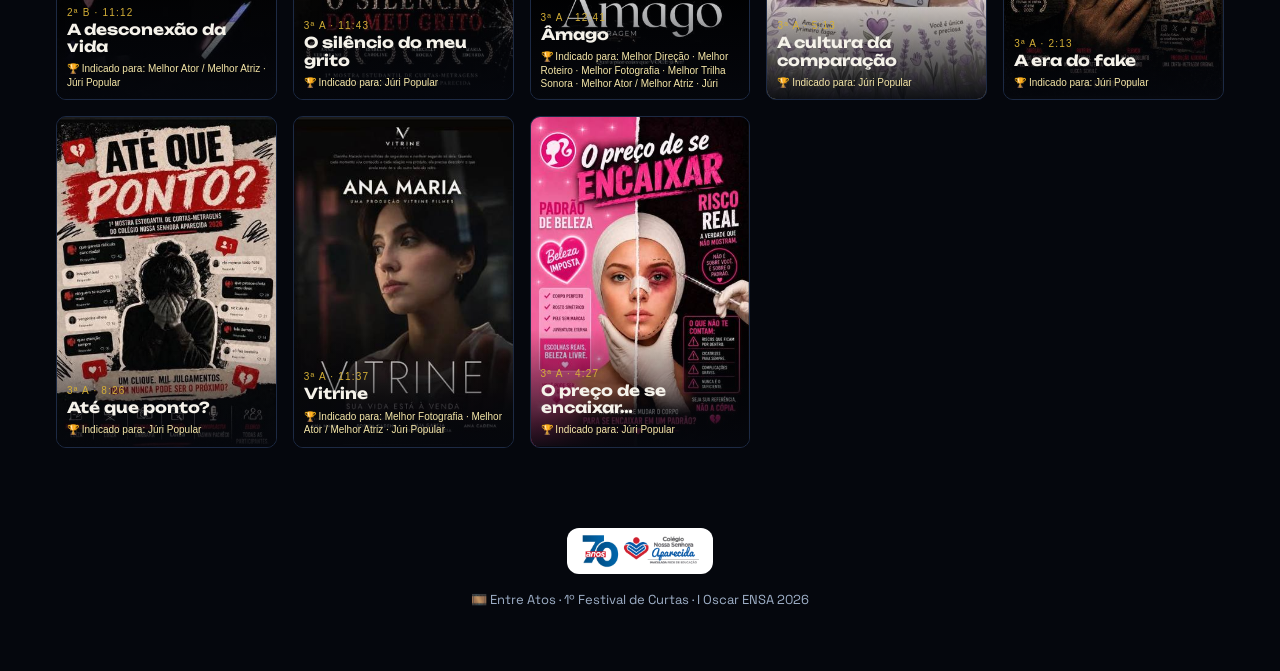
==== commit 0a0b59d2: "Substituição na lista de indicados" ====
--- a/I_Mostra.html
+++ b/I_Mostra.html
@@ -26,7 +26,7 @@
   <div class="hc">
     <p class="k">I Festival ENSA de Curtas-Metragens</p>
     <h1><span>Entre</span><span class="ol">Atos</span></h1>
-    <p class="ed">I OSCAR ENSA 2026</p>
+    <p class="ed">I Festival ENSA de Curtas-Metragens</p>
     <p class="tema">“Vozes que rompem o silêncio em cena.”</p>
     <div class="cta"><a class="btn g" href="#mostra">🎬 Explorar a Mostra</a>
 <a class="btn o" href="II_Indicados.html">🏆 Ver os indicados</a>
